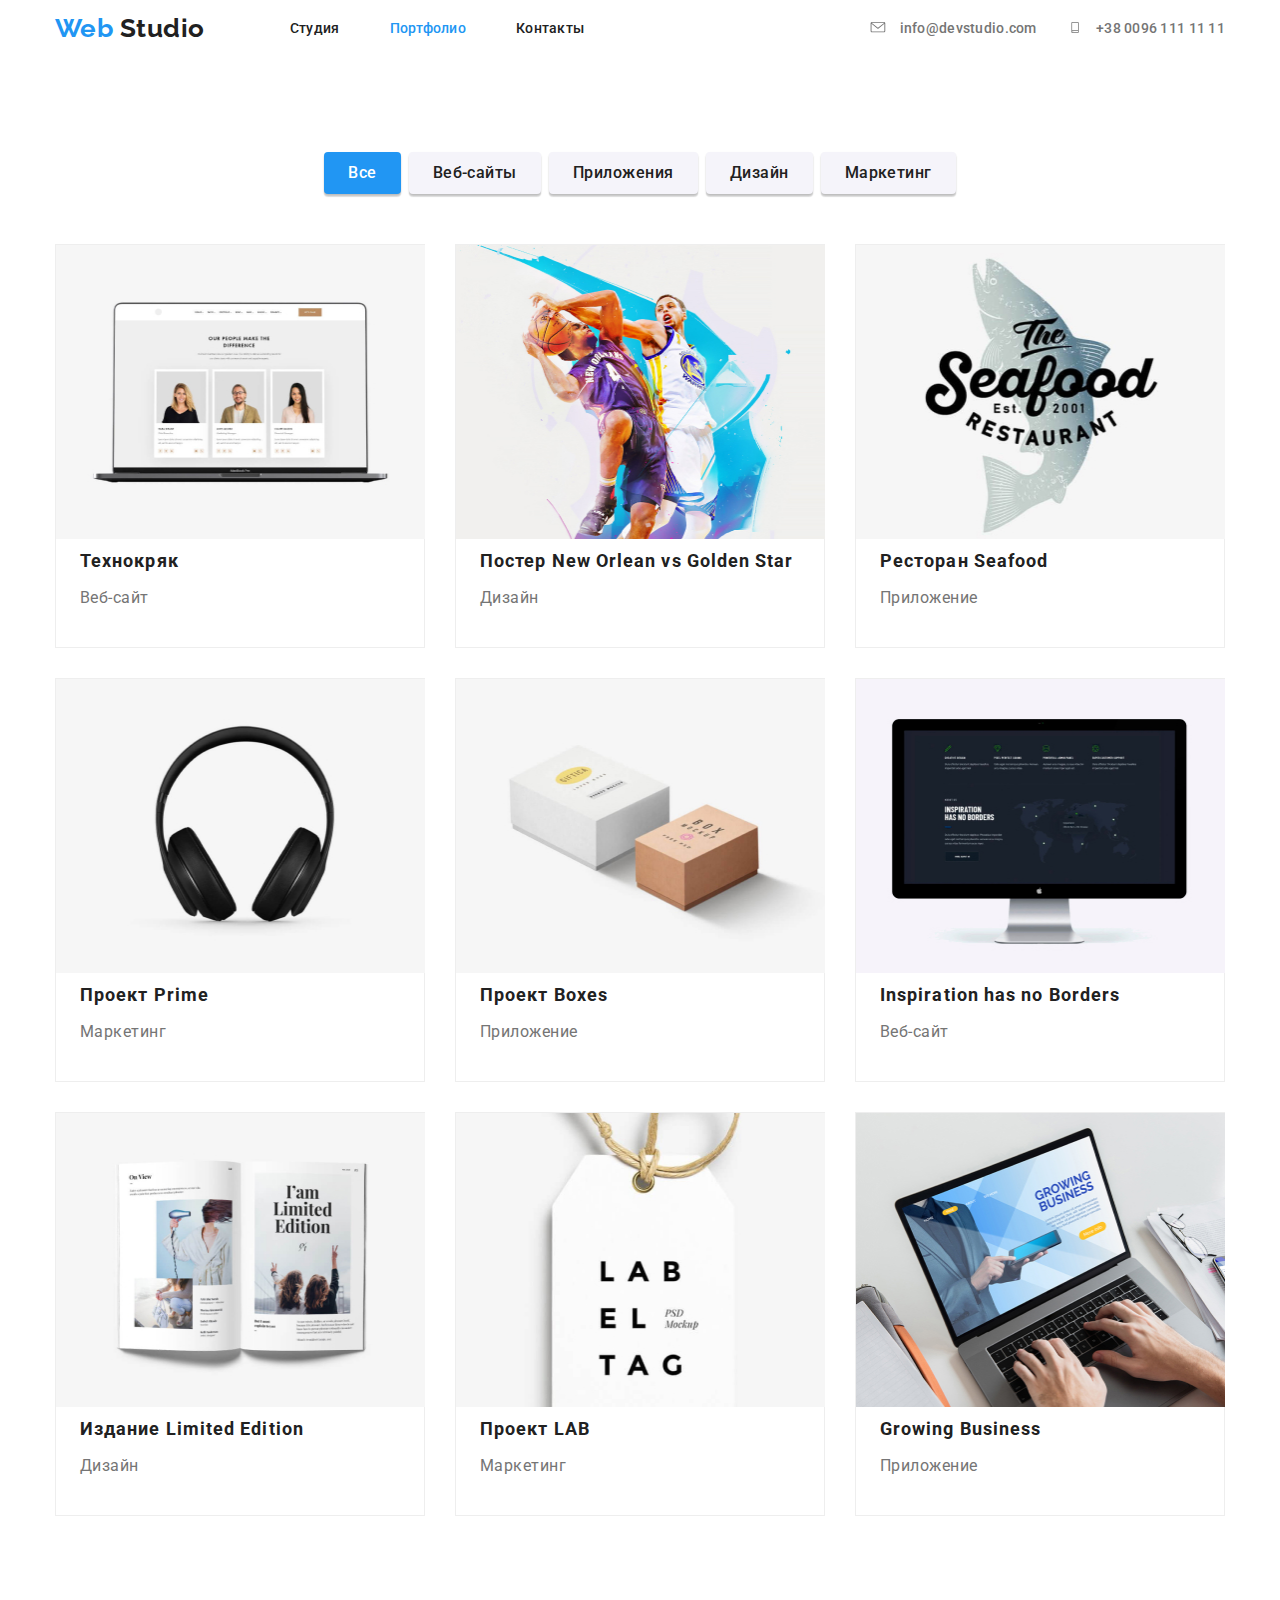
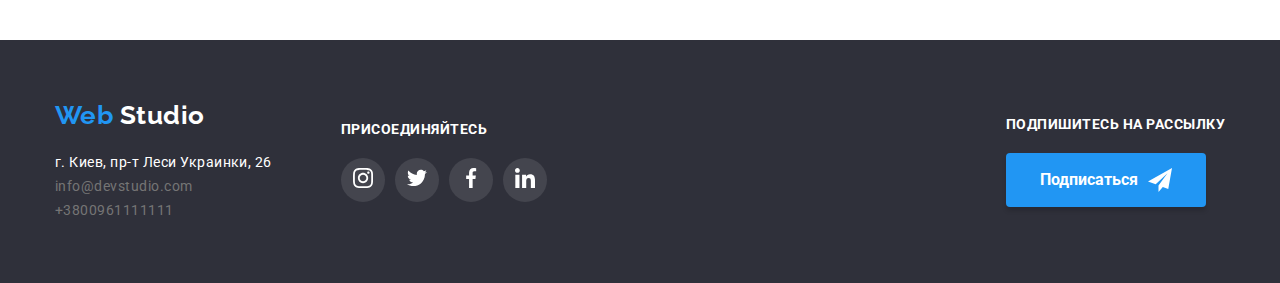
==== portfolio.html @ 4d3a9fd8 "Добавляет основные файлы" ====
<!DOCTYPE html>
<html lang="en">
  <head>
    <meta charset="UTF-8" />
    <meta name="viewport" content="width=device-width, initial-scale=1.0" />
    <title>Портфолио</title>
    <link
      href="https://fonts.googleapis.com/css2?family=Raleway:wght@700&family=Roboto:wght@400;500;700&display=swap"
      rel="stylesheet"
    />
    <link
      rel="stylesheet"
      href="https://cdnjs.cloudflare.com/ajax/libs/modern-normalize/0.6.0/modern-normalize.min.css"
    />
    <link rel="stylesheet" href="./css/styles.css" />
  </head>
  <body>
    <!-- Шапка сайта -->

    <header class="page-header">
      <div class="container nav-flex">
        <nav>
          <div class="nav-flex">
            <a href="./index.html" class="logo-head"
              ><span class="blue">Web</span> Studio</a
            >
            <ul class="site-nav list">
              <li class="item">
                <a href="./index.html" class="link">Студия</a>
              </li>
              <li class="item">
                <a href="./portfolio.html" class="link current">Портфолио</a>
              </li>
              <li class="item"><a href="" class="link">Контакты</a></li>
            </ul>
          </div>
        </nav>

        <ul class="header-contacts list">
          <li class="item">
            <a href="mailto:info@devstudio.com" class="link">
              <svg class="button-icon" width="16" height="11">
                <use href="./icons/symbol-defs.svg#icon-envelope"></use>
              </svg>
              info@devstudio.com
            </a>
          </li>
          <li class="item">
            <a href="tel:+3800961111111" class="link"
              ><svg class="button-icon" width="16" height="11">
                <use href="./icons/symbol-defs.svg#icon-smartphone"></use>
              </svg>
              +38 0096 111 11 11
            </a>
          </li>
        </ul>
      </div>
    </header>

    <!-- Главный контент странички -->

    <main>
      <section class="portfolio">
        <!-- Этот заголовок будет скрыт -->
        <div class="container">
          <h1 class="is-hidden">Портфолио</h1>

          <!-- Кнопки выбора категорий -->

          <ul class="category list">
            <li class="item"><button class="button active">Все</button></li>
            <li class="item"><button class="button">Веб-сайты</button></li>
            <li class="item"><button class="button">Приложения</button></li>
            <li class="item"><button class="button">Дизайн</button></li>
            <li class="item"><button class="button">Маркетинг</button></li>
          </ul>

          <!-- Список проектов -->

          <ul class="sample list">
            <li class="item">
              <a href="" class="link">
                <img
                  src="./images/example1.jpg"
                  alt="Ноутбук"
                  width="369"
                  height="294"
                />
                <h2 class="title">Технокряк</h2>
                <p class="category-tag">Веб-сайт</p>
                <p class="is-hidden description">
                  Технокряк это современная площадка распространения
                  коронавируса. Компании используют эту платформу для цифрового
                  шпионажа и атак на защищённые сервера конкурентов.
                </p>
              </a>
            </li>
            <li class="item">
              <a href="" class="link">
                <img
                  src="./images/example2.jpg"
                  alt="Баскетбол"
                  width="369"
                  height="294"
                />
                <h2 class="title">Постер New Orlean vs Golden Star</h2>
                <p class="category-tag">Дизайн</p>
                <p class="is-hidden description">
                  Технокряк это современная площадка распространения
                  коронавируса. Компании используют эту платформу для цифрового
                  шпионажа и атак на защищённые сервера конкурентов.
                </p>
              </a>
            </li>
            <li class="item">
              <a href="" class="link">
                <img
                  src="./images/example3.jpg"
                  alt="Ресторан Морской Кухни"
                  width="369"
                  height="294"
                />
                <h2 class="title">Ресторан Seafood</h2>
                <p class="category-tag">Приложение</p>
                <p class="is-hidden description">
                  Технокряк это современная площадка распространения
                  коронавируса. Компании используют эту платформу для цифрового
                  шпионажа и атак на защищённые сервера конкурентов.
                </p>
              </a>
            </li>
            <li class="item">
              <a href="" class="link">
                <img
                  src="./images/example4.jpg"
                  alt="Наушники"
                  width="369"
                  height="294"
                />
                <h2 class="title">Проект Prime</h2>
                <p class="category-tag">Маркетинг</p>
                <p class="is-hidden description">
                  Технокряк это современная площадка распространения
                  коронавируса. Компании используют эту платформу для цифрового
                  шпионажа и атак на защищённые сервера конкурентов.
                </p>
              </a>
            </li>
            <li class="item">
              <a href="" class="link">
                <img
                  src="./images/example5.jpg"
                  alt="Две Коробки"
                  width="369"
                  height="294"
                />
                <h2 class="title">Проект Boxes</h2>
                <p class="category-tag">Приложение</p>
                <p class="is-hidden description">
                  Технокряк это современная площадка распространения
                  коронавируса. Компании используют эту платформу для цифрового
                  шпионажа и атак на защищённые сервера конкурентов.
                </p>
              </a>
            </li>
            <li class="item">
              <a href="" class="link">
                <img
                  src="./images/example6.jpg"
                  alt="Монитор"
                  width="369"
                  height="294"
                />
                <h2 class="title">Inspiration has no Borders</h2>
                <p class="category-tag">Веб-сайт</p>
                <p class="is-hidden description">
                  Технокряк это современная площадка распространения
                  коронавируса. Компании используют эту платформу для цифрового
                  шпионажа и атак на защищённые сервера конкурентов.
                </p>
              </a>
            </li>
            <li class="item">
              <a href="" class="link">
                <img
                  src="./images/example7.jpg"
                  alt="Журнал"
                  width="369"
                  height="294"
                />
                <h2 class="title">Издание Limited Edition</h2>
                <p class="category-tag">Дизайн</p>
                <p class="is-hidden description">
                  Технокряк это современная площадка распространения
                  коронавируса. Компании используют эту платформу для цифрового
                  шпионажа и атак на защищённые сервера конкурентов.
                </p>
              </a>
            </li>
            <li class="item">
              <a href="" class="link">
                <img
                  src="./images/example8.jpg"
                  alt="Лэйбл"
                  width="369"
                  height="294"
                />
                <h2 class="title">Проект LAB</h2>
                <p class="category-tag">Маркетинг</p>
                <p class="is-hidden description">
                  Технокряк это современная площадка распространения
                  коронавируса. Компании используют эту платформу для цифрового
                  шпионажа и атак на защищённые сервера конкурентов.
                </p>
              </a>
            </li>
            <li class="item">
              <a href="" class="link">
                <img
                  src="./images/example9.jpg"
                  alt="Ноутбук на столе"
                  width="369"
                  height="294"
                />
                <h2 class="title">Growing Business</h2>
                <p class="category-tag">Приложение</p>
                <p class="is-hidden description">
                  Технокряк это современная площадка распространения
                  коронавируса. Компании используют эту платформу для цифрового
                  шпионажа и атак на защищённые сервера конкурентов.
                </p>
              </a>
            </li>
          </ul>
        </div>
      </section>
    </main>

    <!-- Футер -->

    <footer>
      <div class="container footer-padding">
        <div class="address-box">
          <a href="./index.html" class="logo-foot"
            ><span class="blue">Web</span> Studio</a
          >
          <address class="address">
            г. Киев, пр-т Леси Украинки, 26
          </address>
          <address class="footer-contacts">
            <a href="mailto:info@devstudio.com" class="link"
              >info@devstudio.com</a
            >
            <br />
            <a href="tel:+3800961111111" class="link">+3800961111111</a>
          </address>
        </div>

        <!-- Зазывающий подписаться список ссылок -->

        <div class="social-box">
          <section class="footer-social">
            <b class="title">присоединяйтесь</b>
            <ul class="footer-social list">
              <li class="item">
                <button class="button-social" aria-label="Instagram">
                  <svg class="button-icon" width="20" height="20">
                    <use href="./icons/symbol-defs.svg#icon-instagram"></use>
                  </svg>
                </button>
              </li>
              <li class="item">
                <button class="button-social" aria-label="Twitter">
                  <svg class="button-icon" width="20" height="20">
                    <use href="./icons/symbol-defs.svg#icon-twitter"></use>
                  </svg>
                </button>
              </li>
              <li class="item">
                <button class="button-social" aria-label="Facebook">
                  <svg class="button-icon" width="20" height="20">
                    <use href="./icons/symbol-defs.svg#icon-facebook"></use>
                  </svg>
                </button>
              </li>
              <li class="item">
                <button class="button-social" aria-label="LinkedIn">
                  <svg class="button-icon" width="20" height="20">
                    <use href="./icons/symbol-defs.svg#icon-linkedin"></use>
                  </svg>
                </button>
              </li>
            </ul>
          </section>
        </div>

        <!-- Секция зазывающая и помогающая сразу подписаться на рассылку -->

        <div class="form-container">
          <section class="footer-social">
            <b class="title">Подпишитесь на рассылку</b>
            <!-- <textarea
                name="e-mail"
                id="e-mail-area"
                cols="30"
                rows="1"
              ></textarea> -->

            <button class="button-blue">
              <span class="button-name">Подписаться</span>
              <svg class="button-icon" width="24" height="24">
                <use
                  href="./icons/symbol-defs.svg#icon-send"
                  class="icon-send"
                ></use>
              </svg>
            </button>
          </section>
        </div>
      </div>
    </footer>
  </body>
</html>
---- css/styles.css ----
/* акцентирующий цвет текста #2196F3 */
/* основной цвет текста #212121 */
/* второстепенный цвет текста #757575 */
/* основной цвет фона #FFFFFF */
/* второстепенный цвет фона #F5F4FA */
/* цвет фона футера #2F303A */

:root {
  --accent-text-color: #2196f3;
  --primary-text-color: #212121;
  --secondary-text-color: #757575;
  --primary-white-color: #ffffff;
  --secondary-bg-color: #f5f4fa;
  --footer-bg-color: #2f303a;
  --button-company-color: #afb1b8;
}

body {
  background-color: var(--primary-white-color);
  color: var(--primary-text-color);

  font-family: Roboto, sans-serif;
  letter-spacing: 0.03em;
}

.list {
  padding: 0;
  margin: 0;
  list-style: none;
}

.link {
  text-decoration: none;
}

.container {
  margin-left: auto;
  margin-right: auto;
  width: 1200px;
  padding-left: 15px;
  padding-right: 15px;
  /* outline: 2px solid purple; */
}

.is-hidden {
  position: absolute;
  width: 1px;
  height: 1px;
  margin: -1px;
  border: 0;
  padding: 0;
  clip: rect(0 0 0 0);
  overflow: hidden;
}

/* Logo Head and Foot*/
.logo-head,
.logo-foot {
  font-family: Raleway, sans-serif;
  font-weight: 700;
  font-size: 26px;
  line-height: 1.2;
  text-decoration: none;
}
.logo-head {
  color: var(--primary-text-color);
}
.logo-head .blue,
.logo-foot .blue {
  color: var(--accent-text-color);
}
.logo-foot {
  color: var(--primary-white-color);

  display: inline-block;
  margin-bottom: 20px;
}

/* Site nav */

.nav-flex {
  display: flex;
  align-items: center;
}

.site-nav {
  display: flex;
  margin-left: 85px;
}

.site-nav .link {
  display: block;
  padding-top: 21px;
  padding-bottom: 21px;

  color: var(--primary-text-color);
}
.site-nav .link:hover,
.site-nav .link:focus {
  color: var(--accent-text-color);
}
.site-nav .link.current {
  color: var(--accent-text-color);
}

.site-nav .item + .item {
  margin-left: 50px;
}
/* Header contacts */

.header-contacts {
  display: flex;
  margin-left: auto;
}

.header-contacts .item:not(:last-child) {
  margin-right: 30px;
}

.header-contacts .link {
  color: var(--secondary-text-color);
}
.header-contacts .link:hover,
.header-contacts .link:focus {
  color: var(--accent-text-color);
  --color1: var(--accent-text-color);
}

.header-contacts .button-icon {
  margin-right: 10px;
}
/* Site nav + Header contacts FONTS */
.site-nav,
.header-contacts {
  font-weight: 500;
  font-size: 14px;
  line-height: 1.14;
  letter-spacing: 0.02em;
}

/* Fooooter */
footer {
  background-color: var(--footer-bg-color);
}

.address-box {
  margin-right: 69px;
}

/* .social-box {
  margin-right: 94px;
} */

.footer-padding {
  padding-top: 60px;
  padding-bottom: 60px;

  display: flex;
  align-items: center;
}

.address,
.footer-contacts {
  font-style: normal;
  font-weight: 400;
  font-size: 14px;
  line-height: 1.71;
}

.address {
  color: var(--primary-white-color);
}

.footer-contacts .link {
  color: var(--secondary-text-color);
}

.footer-social .link:hover,
.footer-social .link:focus {
  --color2: var(--accent-text-color);
}
.footer-social .link {
  color: var(--primary-white-color);
}

.footer-social.list {
  display: flex;
}

.footer-social .item:not(:last-child) {
  margin-right: 10px;
}
.button-social {
  width: 44px;
  height: 44px;

  border-radius: 50%;
  background-color: rgba(255, 255, 255, 0.1);
  border-color: transparent;

  --color2: var(--primary-white-color);
}

.button-social:hover,
.button-social:focus {
  background-color: var(--accent-text-color);

  cursor: pointer;
}

.footer-social .title {
  display: inline-block;
  margin-bottom: 20px;

  font-weight: 700;
  font-size: 14px;
  line-height: 1.14;
  text-transform: uppercase;

  color: var(--primary-white-color);
}

/* Form-Container  */

.form-container {
  margin-left: auto;
}

/* Button */
.button-blue {
  display: flex;
  align-items: center;

  background-color: var(--accent-text-color);
  color: var(--primary-white-color);

  font-family: inherit;
  font-weight: 700;
  font-size: 16px;
  line-height: 1.87;
  text-align: center;

  padding: 10px 32px;
  min-width: 200px;
  border-color: transparent;
  box-shadow: 0px 4px 4px rgba(0, 0, 0, 0.15);
  border-radius: 4px;

  cursor: pointer;
}

.button-blue .button-name {
  margin-right: 10px;
}

/* Main */
/* Hero section*/

.hero-container {
  margin-right: auto;
  margin-left: auto;
  text-align: center;

  max-width: 1600px;
  height: 600px;
  background-image: linear-gradient(
      to right,
      rgba(47, 48, 58, 0.8),
      rgba(47, 48, 58, 0.8)
    ),
    url('../images/bg-hero.jpg');
  background-color: var(--secondary-bg-color);
  background-position: center;
  background-repeat: no-repeat;
  background-size: cover;
}

.hero .title {
  color: var(--primary-white-color);

  padding-top: 200px;
  margin-top: 0;
  margin-bottom: 40px;

  font-weight: 900;
  font-size: 44px;
  line-height: 1.36;
  letter-spacing: 0.06em;
  text-transform: uppercase;
}

.hero .button-blue {
  margin-left: auto;
  margin-right: auto;
}
/* SECTIONS */
.sections {
  padding-top: 94px;
  padding-bottom: 94px;
}
/* Features section */

.features {
  padding-top: 94px;
}

.features .title {
  font-weight: 700;
  font-size: 14px;
  line-height: 1.14;
  text-transform: uppercase;

  margin-top: 0;
  margin-bottom: 10px;
}
.features .details {
  color: var(--secondary-text-color);

  width: 270px;
  font-size: 14px;
  line-height: 1.71;

  margin-top: 0;
  margin-bottom: 0;
}

.features-box {
  display: flex;
  justify-content: center;
}
.features-box .icon-antenna,
.features-box .icon-clock,
.features-box .icon-diagram,
.features-box .icon-astronaut {
  padding: 25px 100px;
  margin-bottom: 30px;
  height: 120px;

  background-color: var(--secondary-bg-color);
  border-radius: 4px;
}

.features-box > .item:not(:last-child) {
  margin-right: 30px;
}

/* Examples and Team Sections */
.section-title {
  margin-top: 0;
  margin-bottom: 50px;

  font-weight: 700;
  font-size: 36px;
  line-height: 1.17;
  text-align: center;
}

/* Examples section */

.example-box {
  display: flex;
  justify-content: center;
}

.example-box .item {
  display: flex;
}

.example-box .item:not(:last-child) {
  margin-right: 30px;
}

.examples .title {
  color: var(--primary-white-color);
  /* ВРЕМЕННО ДОБАВЛЕН ФОН ДЛЯ ОТОБРАЖЕНИЯ ТЕКСТА */
  background-color: var(--accent-text-color);

  font-weight: 700;
  font-size: 14px;
  line-height: 1.14;
  text-align: center;
  text-transform: uppercase;
}

/* Team section */

.team-box {
  display: flex;
  justify-content: center;
}

.team-box > .item:not(:last-child) {
  margin-right: 30px;
}

.team {
  background-color: var(--secondary-bg-color);
}

.team .photo {
  margin-bottom: 30px;
}

.team .name {
  font-weight: 500;
  font-size: 16px;
  line-height: 1.19;

  margin-top: 0;
  margin-bottom: 10px;
  text-align: center;
}
.team .rank {
  color: var(--secondary-text-color);

  font-weight: 400;
  font-size: 16px;
  line-height: 1.19;

  margin-top: 0;
  margin-bottom: 16px;
  text-align: center;
}

.team .link {
  color: var(--secondary-text-color);
}
.team .link:hover,
.team .link:focus {
  color: var(--accent-text-color);
}

/* Team`s Cards */
.team-box > .item {
  background-color: var(--primary-white-color);
  box-shadow: 0px 2px 1px rgba(0, 0, 0, 0.2), 0px 1px 1px rgba(0, 0, 0, 0.14),
    0px 1px 3px rgba(0, 0, 0, 0.12);
  border-radius: 0px 0px 4px 4px;
}
/* Team`s Social buttons  */

.team-social.list {
  display: flex;
  justify-content: center;
  margin-bottom: 24px;
}

.team-social .item:not(:last-child) {
  margin-right: 10px;
}

.team-social .button-social {
  width: 44px;
  height: 44px;

  border-radius: 50%;
  background-color: transparent;
  border-color: transparent;

  --color2: var(--button-company-color);
}

.team-social .button-social:hover,
.team-social .button-social:focus {
  --color2: var(--primary-white-color);
  background-color: var(--accent-text-color);
  cursor: pointer;
}

/* Partners List Flex */

.partners.list {
  display: flex;
  justify-content: center;
}

/* ВРЕМЕННО для внешнего вида */
.partners .button-company {
  width: 170px;
  height: 90px;

  background-color: transparent;
  border: 1px solid var(--button-company-color);
  --color5: var(--button-company-color);
  box-sizing: border-box;
  border-radius: 4px;
  cursor: pointer;
}

.partners .button-company:hover,
.partners .button-company:focus {
  border: 1px solid var(--accent-text-color);
  --color5: var(--accent-text-color);
}

.partners > .item:not(:last-child) {
  margin-right: 30px;
}

/* Portfolio Page */

.portfolio {
  padding-top: 94px;
  padding-bottom: 94px;
}

/* Кнопка выбора категорий Portfolio button */

.button {
  color: var(--primary-text-color);
  background-color: var(--secondary-bg-color);

  font-family: inherit;
  font-weight: 500;
  font-size: 16px;
  line-height: 1.62;
  text-align: center;
  letter-spacing: inherit;

  padding: 6px 22px;
  box-shadow: 0px 2px 2px rgba(0, 0, 0, 0.12), 0px 1px 2px rgba(0, 0, 0, 0.08),
    0px 3px 1px rgba(0, 0, 0, 0.1);
  border-radius: 4px;
  border-color: transparent;
}

.button:hover,
.button:focus {
  color: var(--accent-text-color);
  cursor: pointer;
}

.button.active {
  color: var(--primary-white-color);
  background-color: var(--accent-text-color);
}

.button.sleep {
  color: var(--primary-text-color);
  background-color: var(--secondary-bg-color);
}

/* Portfolio list */

.portfolio .title {
  color: var(--primary-text-color);

  font-weight: 700;
  font-size: 18px;
  line-height: 2;
  letter-spacing: 0.06em;

  margin-top: 0;
  margin-right: 0;
  margin-bottom: 4px;
  margin-left: 24px;
}

.portfolio .category-tag {
  color: var(--secondary-text-color);

  font-weight: 400;
  font-size: 16px;
  line-height: 1.87;

  margin-top: 0;
  margin-right: 0;
  margin-bottom: 20px;
  margin-left: 24px;
}

.portfolio .description {
  color: var(--primary-white-color);
  background-color: var(--accent-text-color);

  font-weight: 400;
  font-size: 18px;
  line-height: 1.56;

  margin-top: 0;
  margin-bottom: 0;
}

.category.list {
  display: flex;
  justify-content: center;
  align-items: center;

  margin-bottom: 50px;
}

.category > .item:not(:last-child) {
  margin-right: 8px;
}

.sample.list {
  display: flex;
  flex-wrap: wrap;
}

.sample .item {
  width: 370px;
  height: 404px;

  margin-right: 30px;
  margin-bottom: 30px;

  background-color: var(--primary-white-color);
  border: 1px solid #eeeeee;
}

.sample > .item:nth-child(3n) {
  margin-right: 0;
}

.sample .item:hover,
.sample .item:focus {
  box-shadow: 1px 4px 6px rgba(0, 0, 0, 0.16), 0px 4px 4px rgba(0, 0, 0, 0.06),
    0px 1px 1px rgba(0, 0, 0, 0.12);
}
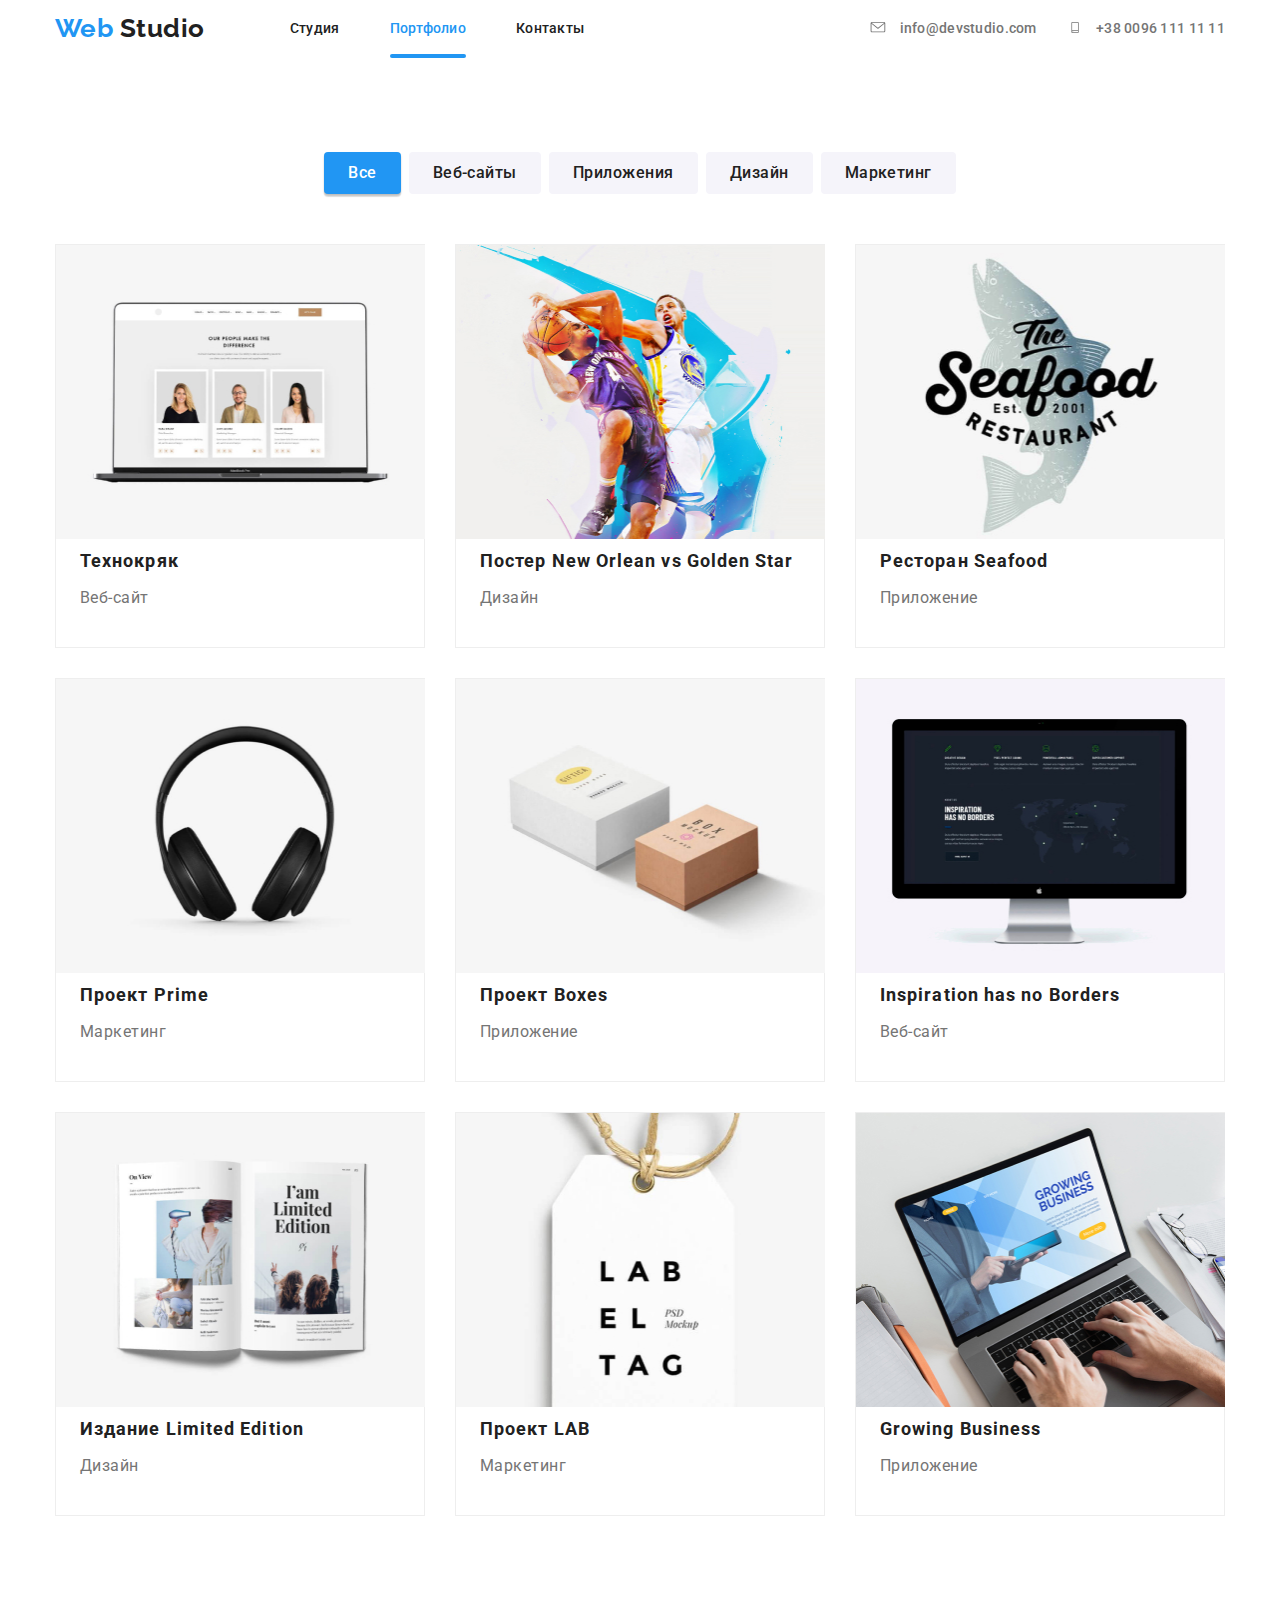
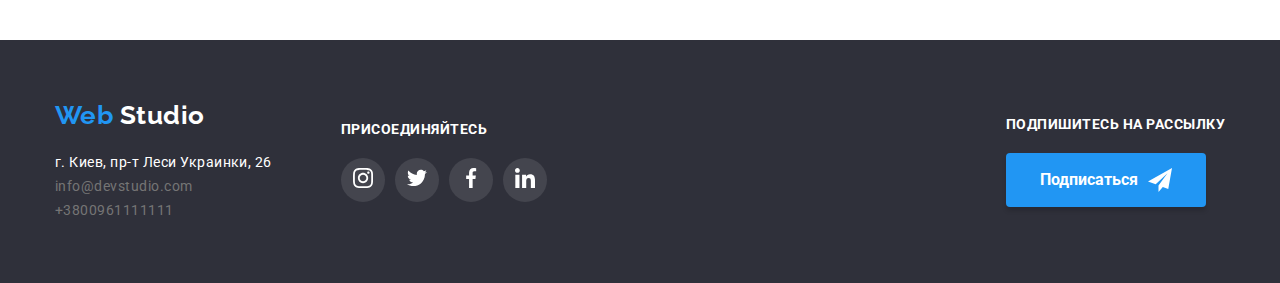
==== commit 4de3865f: "Добавляет позиционирование элементов" ====
--- a/portfolio.html
+++ b/portfolio.html
@@ -80,155 +80,173 @@
           <ul class="sample list">
             <li class="item">
               <a href="" class="link">
-                <img
-                  src="./images/example1.jpg"
-                  alt="Ноутбук"
-                  width="369"
-                  height="294"
-                />
+                <div class="sample-backdrop">
+                  <img
+                    src="./images/example1.jpg"
+                    alt="Ноутбук"
+                    width="369"
+                    height="294"
+                  />
+                  <p class="description">
+                    Технокряк это современная площадка распространения
+                    коронавируса. Компании используют эту платформу для
+                    цифрового шпионажа и атак на защищённые сервера конкурентов.
+                  </p>
+                </div>
                 <h2 class="title">Технокряк</h2>
                 <p class="category-tag">Веб-сайт</p>
-                <p class="is-hidden description">
-                  Технокряк это современная площадка распространения
-                  коронавируса. Компании используют эту платформу для цифрового
-                  шпионажа и атак на защищённые сервера конкурентов.
-                </p>
-              </a>
-            </li>
-            <li class="item">
-              <a href="" class="link">
-                <img
-                  src="./images/example2.jpg"
-                  alt="Баскетбол"
-                  width="369"
-                  height="294"
-                />
+              </a>
+            </li>
+            <li class="item">
+              <a href="" class="link">
+                <div class="sample-backdrop">
+                  <img
+                    src="./images/example2.jpg"
+                    alt="Баскетбол"
+                    width="369"
+                    height="294"
+                  />
+                  <p class="description">
+                    Технокряк это современная площадка распространения
+                    коронавируса. Компании используют эту платформу для
+                    цифрового шпионажа и атак на защищённые сервера конкурентов.
+                  </p>
+                </div>
                 <h2 class="title">Постер New Orlean vs Golden Star</h2>
                 <p class="category-tag">Дизайн</p>
-                <p class="is-hidden description">
-                  Технокряк это современная площадка распространения
-                  коронавируса. Компании используют эту платформу для цифрового
-                  шпионажа и атак на защищённые сервера конкурентов.
-                </p>
-              </a>
-            </li>
-            <li class="item">
-              <a href="" class="link">
-                <img
-                  src="./images/example3.jpg"
-                  alt="Ресторан Морской Кухни"
-                  width="369"
-                  height="294"
-                />
+              </a>
+            </li>
+            <li class="item">
+              <a href="" class="link">
+                <div class="sample-backdrop">
+                  <img
+                    src="./images/example3.jpg"
+                    alt="Ресторан Морской Кухни"
+                    width="369"
+                    height="294"
+                  />
+                  <p class="description">
+                    Технокряк это современная площадка распространения
+                    коронавируса. Компании используют эту платформу для
+                    цифрового шпионажа и атак на защищённые сервера конкурентов.
+                  </p>
+                </div>
                 <h2 class="title">Ресторан Seafood</h2>
                 <p class="category-tag">Приложение</p>
-                <p class="is-hidden description">
-                  Технокряк это современная площадка распространения
-                  коронавируса. Компании используют эту платформу для цифрового
-                  шпионажа и атак на защищённые сервера конкурентов.
-                </p>
-              </a>
-            </li>
-            <li class="item">
-              <a href="" class="link">
-                <img
-                  src="./images/example4.jpg"
-                  alt="Наушники"
-                  width="369"
-                  height="294"
-                />
+              </a>
+            </li>
+            <li class="item">
+              <a href="" class="link">
+                <div class="sample-backdrop">
+                  <img
+                    src="./images/example4.jpg"
+                    alt="Наушники"
+                    width="369"
+                    height="294"
+                  />
+                  <p class="description">
+                    Технокряк это современная площадка распространения
+                    коронавируса. Компании используют эту платформу для
+                    цифрового шпионажа и атак на защищённые сервера конкурентов.
+                  </p>
+                </div>
                 <h2 class="title">Проект Prime</h2>
                 <p class="category-tag">Маркетинг</p>
-                <p class="is-hidden description">
-                  Технокряк это современная площадка распространения
-                  коронавируса. Компании используют эту платформу для цифрового
-                  шпионажа и атак на защищённые сервера конкурентов.
-                </p>
-              </a>
-            </li>
-            <li class="item">
-              <a href="" class="link">
-                <img
-                  src="./images/example5.jpg"
-                  alt="Две Коробки"
-                  width="369"
-                  height="294"
-                />
+              </a>
+            </li>
+            <li class="item">
+              <a href="" class="link">
+                <div class="sample-backdrop">
+                  <img
+                    src="./images/example5.jpg"
+                    alt="Две Коробки"
+                    width="369"
+                    height="294"
+                  />
+                  <p class="description">
+                    Технокряк это современная площадка распространения
+                    коронавируса. Компании используют эту платформу для
+                    цифрового шпионажа и атак на защищённые сервера конкурентов.
+                  </p>
+                </div>
                 <h2 class="title">Проект Boxes</h2>
                 <p class="category-tag">Приложение</p>
-                <p class="is-hidden description">
-                  Технокряк это современная площадка распространения
-                  коронавируса. Компании используют эту платформу для цифрового
-                  шпионажа и атак на защищённые сервера конкурентов.
-                </p>
-              </a>
-            </li>
-            <li class="item">
-              <a href="" class="link">
-                <img
-                  src="./images/example6.jpg"
-                  alt="Монитор"
-                  width="369"
-                  height="294"
-                />
+              </a>
+            </li>
+            <li class="item">
+              <a href="" class="link">
+                <div class="sample-backdrop">
+                  <img
+                    src="./images/example6.jpg"
+                    alt="Монитор"
+                    width="369"
+                    height="294"
+                  />
+                  <p class="description">
+                    Технокряк это современная площадка распространения
+                    коронавируса. Компании используют эту платформу для
+                    цифрового шпионажа и атак на защищённые сервера конкурентов.
+                  </p>
+                </div>
                 <h2 class="title">Inspiration has no Borders</h2>
                 <p class="category-tag">Веб-сайт</p>
-                <p class="is-hidden description">
-                  Технокряк это современная площадка распространения
-                  коронавируса. Компании используют эту платформу для цифрового
-                  шпионажа и атак на защищённые сервера конкурентов.
-                </p>
-              </a>
-            </li>
-            <li class="item">
-              <a href="" class="link">
-                <img
-                  src="./images/example7.jpg"
-                  alt="Журнал"
-                  width="369"
-                  height="294"
-                />
+              </a>
+            </li>
+            <li class="item">
+              <a href="" class="link">
+                <div class="sample-backdrop">
+                  <img
+                    src="./images/example7.jpg"
+                    alt="Журнал"
+                    width="369"
+                    height="294"
+                  />
+                  <p class="description">
+                    Технокряк это современная площадка распространения
+                    коронавируса. Компании используют эту платформу для
+                    цифрового шпионажа и атак на защищённые сервера конкурентов.
+                  </p>
+                </div>
                 <h2 class="title">Издание Limited Edition</h2>
                 <p class="category-tag">Дизайн</p>
-                <p class="is-hidden description">
-                  Технокряк это современная площадка распространения
-                  коронавируса. Компании используют эту платформу для цифрового
-                  шпионажа и атак на защищённые сервера конкурентов.
-                </p>
-              </a>
-            </li>
-            <li class="item">
-              <a href="" class="link">
-                <img
-                  src="./images/example8.jpg"
-                  alt="Лэйбл"
-                  width="369"
-                  height="294"
-                />
+              </a>
+            </li>
+            <li class="item">
+              <a href="" class="link">
+                <div class="sample-backdrop">
+                  <img
+                    src="./images/example8.jpg"
+                    alt="Лэйбл"
+                    width="369"
+                    height="294"
+                  />
+                  <p class="description">
+                    Технокряк это современная площадка распространения
+                    коронавируса. Компании используют эту платформу для
+                    цифрового шпионажа и атак на защищённые сервера конкурентов.
+                  </p>
+                </div>
                 <h2 class="title">Проект LAB</h2>
                 <p class="category-tag">Маркетинг</p>
-                <p class="is-hidden description">
-                  Технокряк это современная площадка распространения
-                  коронавируса. Компании используют эту платформу для цифрового
-                  шпионажа и атак на защищённые сервера конкурентов.
-                </p>
-              </a>
-            </li>
-            <li class="item">
-              <a href="" class="link">
-                <img
-                  src="./images/example9.jpg"
-                  alt="Ноутбук на столе"
-                  width="369"
-                  height="294"
-                />
+              </a>
+            </li>
+            <li class="item">
+              <a href="" class="link">
+                <div class="sample-backdrop">
+                  <img
+                    src="./images/example9.jpg"
+                    alt="Ноутбук на столе"
+                    width="369"
+                    height="294"
+                  />
+                  <p class="description">
+                    Технокряк это современная площадка распространения
+                    коронавируса. Компании используют эту платформу для
+                    цифрового шпионажа и атак на защищённые сервера конкурентов.
+                  </p>
+                </div>
                 <h2 class="title">Growing Business</h2>
                 <p class="category-tag">Приложение</p>
-                <p class="is-hidden description">
-                  Технокряк это современная площадка распространения
-                  коронавируса. Компании используют эту платформу для цифрового
-                  шпионажа и атак на защищённые сервера конкурентов.
-                </p>
               </a>
             </li>
           </ul>
--- a/css/styles.css
+++ b/css/styles.css
@@ -102,10 +102,29 @@
 .site-nav .link.current {
   color: var(--accent-text-color);
 }
+.site-nav > .item {
+  position: relative;
+}
+
+.site-nav .link.current::after {
+  content: '';
+
+  position: absolute;
+  bottom: 0;
+  left: 0;
+
+  display: inline-block;
+  width: 100%;
+  height: 4px;
+
+  background-color: var(--accent-text-color);
+  border-radius: 2px;
+}
 
 .site-nav .item + .item {
   margin-left: 50px;
 }
+
 /* Header contacts */
 
 .header-contacts {
@@ -370,16 +389,27 @@
   margin-right: 30px;
 }
 
+.example-sign {
+  position: relative;
+}
+
 .examples .title {
-  color: var(--primary-white-color);
-  /* ВРЕМЕННО ДОБАВЛЕН ФОН ДЛЯ ОТОБРАЖЕНИЯ ТЕКСТА */
-  background-color: var(--accent-text-color);
-
+  position: absolute;
+  bottom: 0;
+  left: 0;
+  right: 0;
+
+  margin: 0 0;
+  padding-top: 27px;
+  padding-bottom: 27px;
   font-weight: 700;
   font-size: 14px;
   line-height: 1.14;
   text-align: center;
   text-transform: uppercase;
+
+  color: var(--primary-white-color);
+  background-color: rgba(47, 48, 58, 0.8);
 }
 
 /* Team section */
@@ -518,8 +548,7 @@
   letter-spacing: inherit;
 
   padding: 6px 22px;
-  box-shadow: 0px 2px 2px rgba(0, 0, 0, 0.12), 0px 1px 2px rgba(0, 0, 0, 0.08),
-    0px 3px 1px rgba(0, 0, 0, 0.1);
+
   border-radius: 4px;
   border-color: transparent;
 }
@@ -533,6 +562,8 @@
 .button.active {
   color: var(--primary-white-color);
   background-color: var(--accent-text-color);
+  box-shadow: 0px 2px 2px rgba(0, 0, 0, 0.12), 0px 1px 2px rgba(0, 0, 0, 0.08),
+    0px 3px 1px rgba(0, 0, 0, 0.1);
 }
 
 .button.sleep {
@@ -571,7 +602,6 @@
 
 .portfolio .description {
   color: var(--primary-white-color);
-  background-color: var(--accent-text-color);
 
   font-weight: 400;
   font-size: 18px;
@@ -617,4 +647,44 @@
 .sample .item:focus {
   box-shadow: 1px 4px 6px rgba(0, 0, 0, 0.16), 0px 4px 4px rgba(0, 0, 0, 0.06),
     0px 1px 1px rgba(0, 0, 0, 0.12);
-}
+  cursor: pointer;
+}
+
+.sample-backdrop {
+  position: relative;
+}
+
+.sample-backdrop::before {
+  display: inline-block;
+  content: '';
+
+  position: absolute;
+  top: 0;
+  right: 0;
+  bottom: 0;
+  left: 0;
+  /* z-index: 2; */
+
+  background-color: rgba(33, 150, 243, 0.9);
+
+  opacity: 0;
+}
+
+.sample .description {
+  width: 322px;
+  height: 168px;
+
+  position: absolute;
+  top: 50%;
+  left: 50%;
+  transform: translate(-50%, -50%);
+  /* z-index: 3; */
+
+  opacity: 0;
+  overflow: hidden;
+}
+
+.sample .item:hover .sample-backdrop::before,
+.sample .item:hover .description {
+  opacity: 1;
+}
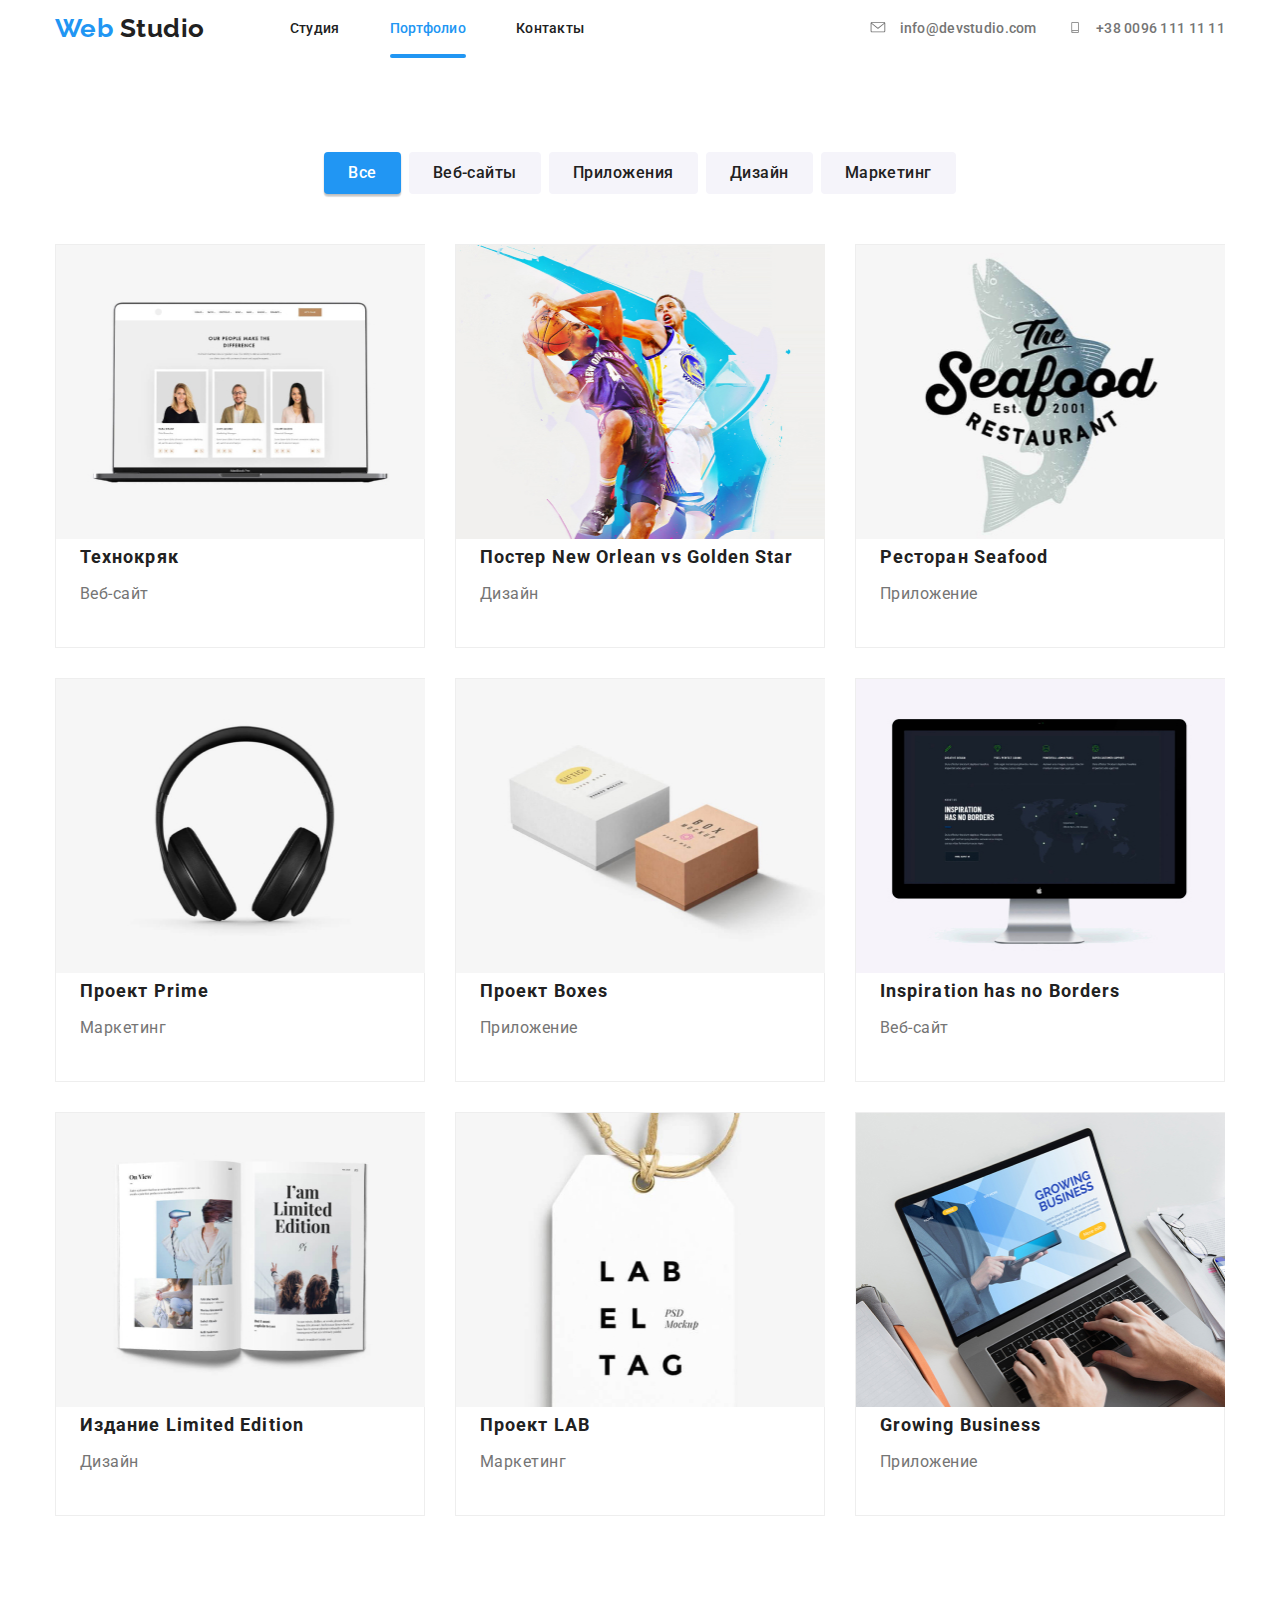
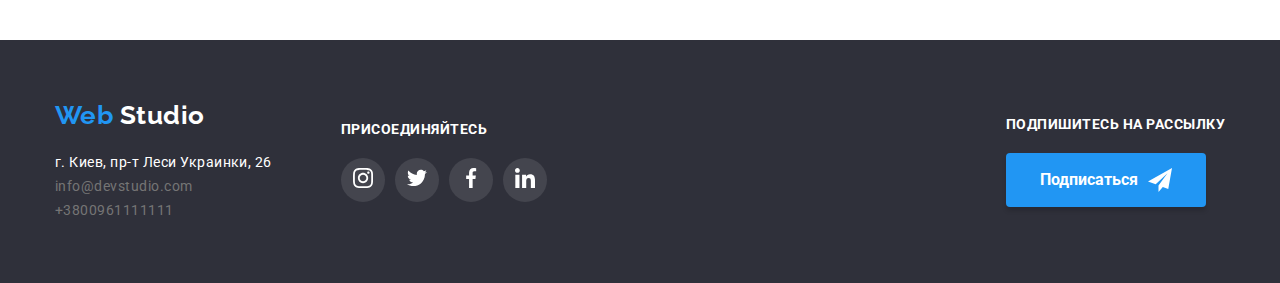
==== commit f4f85035: "Добавляет transition" ====
--- a/portfolio.html
+++ b/portfolio.html
@@ -39,17 +39,43 @@
         <ul class="header-contacts list">
           <li class="item">
             <a href="mailto:info@devstudio.com" class="link">
-              <svg class="button-icon" width="16" height="11">
-                <use href="./icons/symbol-defs.svg#icon-envelope"></use>
+              <!-- <svg class="button-icon" width="16" height="11">
+                    <use href="./icons/symbol-defs.svg#icon-envelope"></use>
+                  </svg> -->
+
+              <!-- Временное решение проблемы с анимацией  смены цвета через svg sprite -->
+              <svg
+                class="button-icon"
+                width="16"
+                height="11"
+                viewBox="0 0 43 32"
+              >
+                <path
+                  d="M38.667 0h-34.667c-2.205 0-4 1.675-4 3.733v22.405c0 2.059 1.795 3.733 4 3.733h34.667c2.205 0 4-1.675 4-3.733v-22.405c0-2.059-1.795-3.733-4-3.733zM38.667 2.488c0.181 0 0.355 0.037 0.512 0.099l-17.845 14.437-17.845-14.437c0.152-0.062 0.327-0.098 0.512-0.099h34.667zM38.667 27.381h-34.667c-0.736 0-1.333-0.557-1.333-1.243v-20.923l17.792 14.395c0.235 0.189 0.537 0.304 0.866 0.304 0.003 0 0.006 0 0.009-0h-0c0.002 0 0.005 0 0.008 0 0.329 0 0.631-0.115 0.869-0.306l-0.003 0.002 17.792-14.395v20.923c0 0.685-0.597 1.243-1.333 1.243z"
+                ></path>
               </svg>
               info@devstudio.com
             </a>
           </li>
           <li class="item">
-            <a href="tel:+3800961111111" class="link"
-              ><svg class="button-icon" width="16" height="11">
-                <use href="./icons/symbol-defs.svg#icon-smartphone"></use>
+            <a href="tel:+3800961111111" class="link">
+              <!-- <svg class="button-icon" width="16" height="11">
+                    <use href="./icons/symbol-defs.svg#icon-smartphone"></use>
+                  </svg> -->
+              <svg
+                class="button-icon"
+                width="16"
+                height="11"
+                viewBox="0 0 21 32"
+              >
+                <path
+                  d="M18.133 0h-14.933c-1.764 0-3.2 1.34-3.2 2.987v25.89c0 1.647 1.436 2.987 3.2 2.987h14.933c1.764 0 3.2-1.34 3.2-2.987v-25.89c0-1.647-1.436-2.987-3.2-2.987zM3.2 1.99h14.933c0.589 0 1.067 0.448 1.067 0.996v20.911h-17.067v-20.911c0-0.548 0.478-0.996 1.067-0.996zM18.133 29.873h-14.933c-0.589 0-1.067-0.448-1.067-0.996v-2.987h17.067v2.987c0 0.548-0.478 0.994-1.067 0.994z"
+                ></path>
+                <path
+                  d="M5.022 27.177c0.192 0.174 0.312 0.425 0.312 0.704s-0.12 0.53-0.312 0.703l-0.001 0.001c-0.198 0.182-0.464 0.293-0.755 0.293s-0.557-0.111-0.756-0.294l0.001 0.001c-0.192-0.174-0.312-0.425-0.312-0.704s0.12-0.53 0.312-0.703l0.001-0.001c0.198-0.182 0.464-0.293 0.755-0.293s0.557 0.111 0.756 0.294l-0.001-0.001z"
+                ></path>
               </svg>
+
               +38 0096 111 11 11
             </a>
           </li>
@@ -68,11 +94,21 @@
           <!-- Кнопки выбора категорий -->
 
           <ul class="category list">
-            <li class="item"><button class="button active">Все</button></li>
-            <li class="item"><button class="button">Веб-сайты</button></li>
-            <li class="item"><button class="button">Приложения</button></li>
-            <li class="item"><button class="button">Дизайн</button></li>
-            <li class="item"><button class="button">Маркетинг</button></li>
+            <li class="item">
+              <button class="button-category active">Все</button>
+            </li>
+            <li class="item">
+              <button class="button-category">Веб-сайты</button>
+            </li>
+            <li class="item">
+              <button class="button-category">Приложения</button>
+            </li>
+            <li class="item">
+              <button class="button-category">Дизайн</button>
+            </li>
+            <li class="item">
+              <button class="button-category">Маркетинг</button>
+            </li>
           </ul>
 
           <!-- Список проектов -->
--- a/css/styles.css
+++ b/css/styles.css
@@ -13,6 +13,7 @@
   --secondary-bg-color: #f5f4fa;
   --footer-bg-color: #2f303a;
   --button-company-color: #afb1b8;
+  --timing-cube: cubic-bezier(0.4, 0, 0.2, 1);
 }
 
 body {
@@ -94,6 +95,8 @@
   padding-bottom: 21px;
 
   color: var(--primary-text-color);
+
+  transition: color 250ms var(--timing-cube);
 }
 .site-nav .link:hover,
 .site-nav .link:focus {
@@ -138,17 +141,30 @@
 
 .header-contacts .link {
   color: var(--secondary-text-color);
-}
+
+  transition: color 250ms var(--timing-cube);
+}
+
 .header-contacts .link:hover,
 .header-contacts .link:focus {
   color: var(--accent-text-color);
-  --color1: var(--accent-text-color);
+  /* --color1: var(--accent-text-color); */
+}
+
+.header-contacts .link:hover .button-icon {
+  fill: var(--accent-text-color);
 }
 
 .header-contacts .button-icon {
   margin-right: 10px;
-}
+
+  fill: var(--secondary-text-color);
+
+  transition: all 250ms var(--timing-cube);
+}
+
 /* Site nav + Header contacts FONTS */
+
 .site-nav,
 .header-contacts {
   font-weight: 500;
@@ -194,14 +210,6 @@
   color: var(--secondary-text-color);
 }
 
-.footer-social .link:hover,
-.footer-social .link:focus {
-  --color2: var(--accent-text-color);
-}
-.footer-social .link {
-  color: var(--primary-white-color);
-}
-
 .footer-social.list {
   display: flex;
 }
@@ -218,6 +226,8 @@
   border-color: transparent;
 
   --color2: var(--primary-white-color);
+
+  transition: all 250ms var(--timing-cube);
 }
 
 .button-social:hover,
@@ -452,14 +462,6 @@
   text-align: center;
 }
 
-.team .link {
-  color: var(--secondary-text-color);
-}
-.team .link:hover,
-.team .link:focus {
-  color: var(--accent-text-color);
-}
-
 /* Team`s Cards */
 .team-box > .item {
   background-color: var(--primary-white-color);
@@ -515,6 +517,8 @@
   box-sizing: border-box;
   border-radius: 4px;
   cursor: pointer;
+
+  transition: all 250ms var(--timing-cube);
 }
 
 .partners .button-company:hover,
@@ -536,7 +540,7 @@
 
 /* Кнопка выбора категорий Portfolio button */
 
-.button {
+.button-category {
   color: var(--primary-text-color);
   background-color: var(--secondary-bg-color);
 
@@ -551,22 +555,27 @@
 
   border-radius: 4px;
   border-color: transparent;
-}
-
-.button:hover,
-.button:focus {
+
+  transition: all 250ms var(--timing-cube);
+}
+
+.button-category:hover,
+.button-category:focus {
   color: var(--accent-text-color);
   cursor: pointer;
-}
-
-.button.active {
+
+  box-shadow: 0px 2px 2px rgba(0, 0, 0, 0.12), 0px 1px 2px rgba(0, 0, 0, 0.08),
+    0px 3px 1px rgba(0, 0, 0, 0.1);
+}
+
+.button-category.active {
   color: var(--primary-white-color);
   background-color: var(--accent-text-color);
   box-shadow: 0px 2px 2px rgba(0, 0, 0, 0.12), 0px 1px 2px rgba(0, 0, 0, 0.08),
     0px 3px 1px rgba(0, 0, 0, 0.1);
 }
 
-.button.sleep {
+.button-category.sleep {
   color: var(--primary-text-color);
   background-color: var(--secondary-bg-color);
 }
@@ -600,17 +609,6 @@
   margin-left: 24px;
 }
 
-.portfolio .description {
-  color: var(--primary-white-color);
-
-  font-weight: 400;
-  font-size: 18px;
-  line-height: 1.56;
-
-  margin-top: 0;
-  margin-bottom: 0;
-}
-
 .category.list {
   display: flex;
   justify-content: center;
@@ -637,6 +635,8 @@
 
   background-color: var(--primary-white-color);
   border: 1px solid #eeeeee;
+
+  transition: all 250ms var(--timing-cube);
 }
 
 .sample > .item:nth-child(3n) {
@@ -652,39 +652,64 @@
 
 .sample-backdrop {
   position: relative;
+  overflow: hidden;
+
+  width: 369px;
+  height: 294px;
 }
 
 .sample-backdrop::before {
-  display: inline-block;
+  display: block;
   content: '';
 
   position: absolute;
   top: 0;
   right: 0;
-  bottom: 0;
-  left: 0;
-  /* z-index: 2; */
+  width: 100%;
+  height: 100%;
 
   background-color: rgba(33, 150, 243, 0.9);
 
+  transform: translateY(100%);
+  transition: transform 250ms var(--timing-cube),
+    opacity 250ms var(--timing-cube);
+
   opacity: 0;
 }
 
 .sample .description {
+  font-weight: 400;
+  font-size: 18px;
+  line-height: 1.56;
+
+  margin-top: 0;
+  margin-bottom: 0;
+
+  color: var(--primary-white-color);
+
   width: 322px;
   height: 168px;
 
   position: absolute;
+
+  top: 50%;
+  left: 50%;
+  transform: translate(-50%, 125%);
+  transition: transform 250ms var(--timing-cube),
+    opacity 250ms var(--timing-cube);
+
+  opacity: 0;
+  overflow: hidden;
+}
+
+.sample .item:hover .sample-backdrop::before {
+  transform: translateY(0%);
+  opacity: 1;
+}
+
+.sample .item:hover .description {
   top: 50%;
   left: 50%;
   transform: translate(-50%, -50%);
-  /* z-index: 3; */
-
-  opacity: 0;
-  overflow: hidden;
-}
-
-.sample .item:hover .sample-backdrop::before,
-.sample .item:hover .description {
   opacity: 1;
 }
